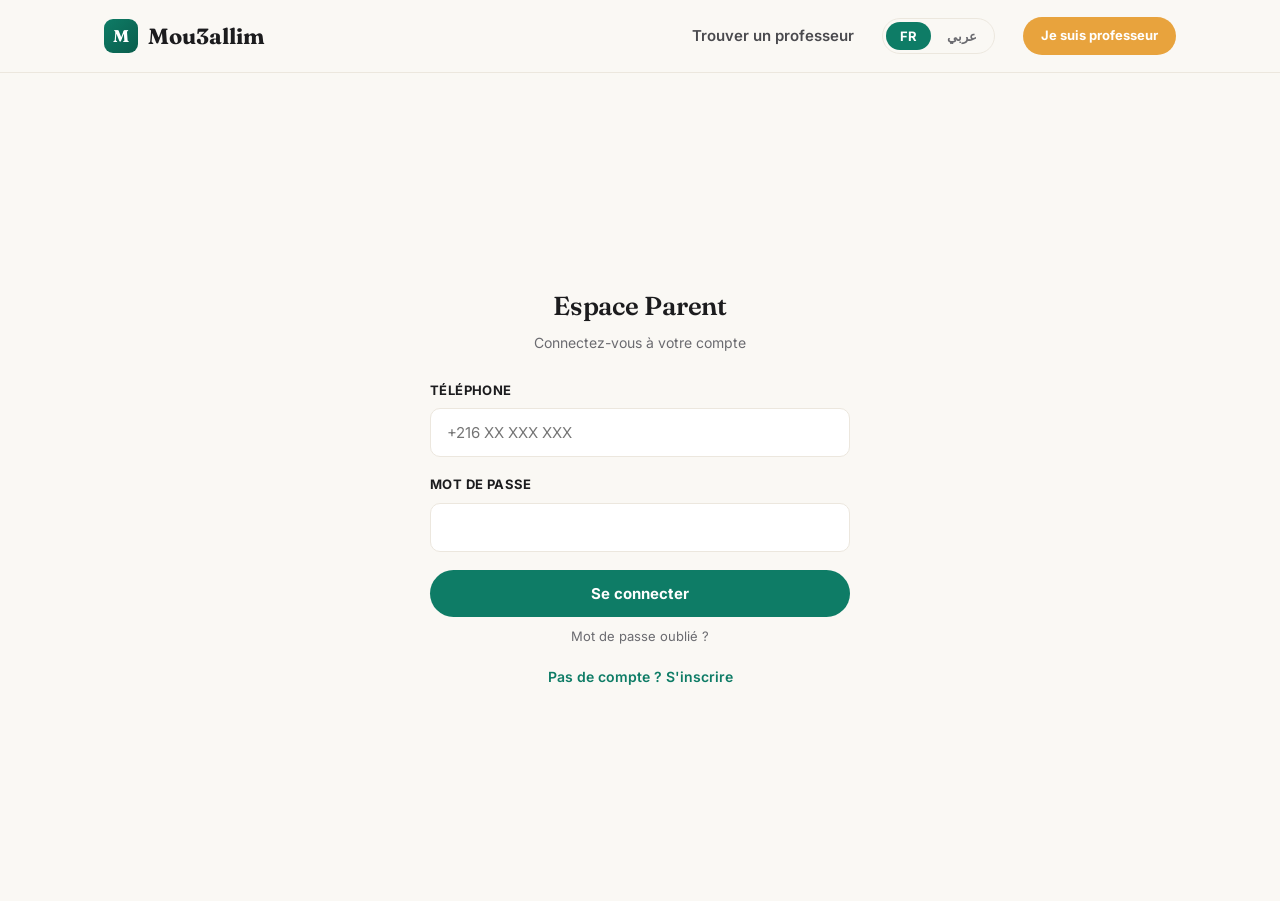
==== auth.html @ 72d34c3a "Add files via upload" ====
<!DOCTYPE html>
<html lang="fr">
<head>
<meta charset="UTF-8" />
<meta name="viewport" content="width=device-width, initial-scale=1.0" />
<title>Connexion — Mou3allim</title>
<link rel="stylesheet" href="src/style.css" />
<style>
  .auth-wrap { min-height: calc(100vh - 72px); display: flex; align-items: center; justify-content: center; padding: 40px 24px; }
  .auth-card { max-width: 420px; width: 100%; }
  .auth-card h1 { font-size: 26px; text-align: center; margin-bottom: 6px; }
  .auth-card .sub { text-align: center; color: var(--muted); margin-bottom: 28px; font-size: 14px; }
  .gender-row { display: flex; gap: 10px; margin-bottom: 18px; }
  .gender-btn {
    flex: 1; padding: 14px; border-radius: var(--radius-sm); border: 1.5px solid var(--border);
    background: var(--card); text-align: center; font-weight: 600; font-size: 14px;
  }
  .gender-btn.active { background: var(--teal); border-color: var(--teal); color: white; }
  .switch-link { text-align: center; margin-top: 20px; font-size: 14px; font-weight: 600; color: var(--teal); }
  .otp-input { text-align: center; font-size: 26px; font-weight: 700; letter-spacing: 8px; }
  .forgot-link { text-align: center; margin-top: 10px; font-size: 13px; color: var(--muted); }
</style>
</head>
<body>

<div id="nav-root"></div>

<div class="auth-wrap">
  <div class="auth-card" id="authCard"></div>
</div>

<script src="src/api.js"></script>
<script src="src/i18n.js"></script>
<script src="src/nav.js"></script>
<script>
  renderNav();
  const role = getQueryParam('role') || 'parent';
  let mode = 'login'; // login | register | otp | forgot | reset_otp | new_password
  let pendingPhone = '';
  let selectedGender = 'male';

  function render() {
    const card = document.getElementById('authCard');

    if (mode === 'login' || mode === 'register') {
      card.innerHTML = `
        <h1 class="display">${role === 'teacher' ? t('auth_teacher_space') : t('auth_parent_space')}</h1>
        <p class="sub">${mode === 'login' ? t('auth_login_sub') : t('auth_register_sub')}</p>
        <form id="authForm">
          ${mode === 'register' ? `
            <div class="field"><label>${t('auth_full_name')}</label><input class="input" id="fullName" required /></div>
            <label style="font-size:13px;font-weight:700;display:block;margin-bottom:8px;">${t('auth_gender')}</label>
            <div class="gender-row">
              <button type="button" class="gender-btn ${selectedGender==='male'?'active':''}" data-gender="male">👨 ${t('auth_male')}</button>
              <button type="button" class="gender-btn ${selectedGender==='female'?'active':''}" data-gender="female">👩 ${t('auth_female')}</button>
            </div>
          ` : ''}
          <div class="field"><label>${t('auth_phone')}</label><input class="input" id="phone" placeholder="+216 XX XXX XXX" required /></div>
          <div class="field"><label>${t('auth_password')}</label><input class="input" type="password" id="password" required /></div>
          <button type="submit" class="btn btn-primary btn-block" id="submitBtn">${mode==='login'?t('auth_login_btn'):t('auth_register_btn')}</button>
        </form>
        ${mode === 'login' ? `<div class="forgot-link"><a href="#" id="forgotLink">${t('auth_forgot')}</a></div>` : ''}
        <div class="switch-link"><a href="#" id="switchModeLink">${mode==='login' ? t('auth_switch_to_register') : t('auth_switch_to_login')}</a></div>
      `;
      document.getElementById('authForm').addEventListener('submit', handleSubmit);
      document.getElementById('switchModeLink').addEventListener('click', (e) => { e.preventDefault(); mode = mode==='login'?'register':'login'; render(); });
      if (mode === 'login') document.getElementById('forgotLink').addEventListener('click', (e) => { e.preventDefault(); mode='forgot'; render(); });
      if (mode === 'register') {
        card.querySelectorAll('.gender-btn').forEach(btn => btn.addEventListener('click', () => {
          selectedGender = btn.dataset.gender; render();
        }));
      }
    }

    if (mode === 'otp') {
      card.innerHTML = `
        <h1 class="display">${t('auth_otp_title')}</h1>
        <p class="sub">${t('auth_otp_sub')} ${escapeHtml(pendingPhone)}. ${t('auth_otp_valid')}</p>
        <form id="otpForm">
          <div class="field"><input class="input otp-input" id="otpCode" maxlength="6" placeholder="000000" required /></div>
          <button type="submit" class="btn btn-primary btn-block">${t('auth_verify')}</button>
        </form>
        <div class="switch-link"><a href="#" id="resendLink">${t('auth_resend')}</a></div>
        <p class="sub" style="margin-top:16px;">${t('auth_dev_note')}</p>
      `;
      document.getElementById('otpForm').addEventListener('submit', handleVerifyOtp);
      document.getElementById('resendLink').addEventListener('click', async (e) => {
        e.preventDefault();
        try { await api.sendOtp(pendingPhone); showToast('Code renvoyé.'); } catch (err) { showToast(err.message); }
      });
    }

    if (mode === 'forgot') {
      card.innerHTML = `
        <h1 class="display">${t('auth_forgot_title')}</h1>
        <p class="sub">${t('auth_forgot_sub')}</p>
        <form id="forgotForm">
          <div class="field"><input class="input" id="forgotPhone" placeholder="+216 XX XXX XXX" required /></div>
          <button type="submit" class="btn btn-primary btn-block">${t('auth_send_code')}</button>
        </form>
        <div class="switch-link"><a href="#" id="backToLogin">${t('auth_back_to_login')}</a></div>
      `;
      document.getElementById('forgotForm').addEventListener('submit', async (e) => {
        e.preventDefault();
        pendingPhone = document.getElementById('forgotPhone').value.trim();
        try {
          await api.sendOtp(pendingPhone);
          mode = 'reset_otp'; render();
        } catch (err) { showToast(err.message); }
      });
      document.getElementById('backToLogin').addEventListener('click', (e) => { e.preventDefault(); mode='login'; render(); });
    }

    if (mode === 'reset_otp') {
      card.innerHTML = `
        <h1 class="display">${t('auth_enter_code')}</h1>
        <p class="sub">${t('auth_otp_sub')} ${escapeHtml(pendingPhone)}.</p>
        <form id="resetOtpForm">
          <div class="field"><input class="input otp-input" id="resetOtpCode" maxlength="6" placeholder="000000" required /></div>
          <button type="submit" class="btn btn-primary btn-block">${t('auth_confirm')}</button>
        </form>
      `;
      document.getElementById('resetOtpForm').addEventListener('submit', (e) => {
        e.preventDefault();
        window._resetCode = document.getElementById('resetOtpCode').value.trim();
        mode = 'new_password'; render();
      });
    }

    if (mode === 'new_password') {
      card.innerHTML = `
        <h1 class="display">${t('auth_new_password')}</h1>
        <p class="sub">${t('auth_new_password_sub')}</p>
        <form id="newPasswordForm">
          <div class="field"><input class="input" type="password" id="newPassword" placeholder="${t('auth_min_chars')}" required /></div>
          <div class="field"><input class="input" type="password" id="confirmPassword" placeholder="${t('auth_confirm_password')}" required /></div>
          <button type="submit" class="btn btn-primary btn-block">${t('auth_reset')}</button>
        </form>
      `;
      document.getElementById('newPasswordForm').addEventListener('submit', async (e) => {
        e.preventDefault();
        const p1 = document.getElementById('newPassword').value;
        const p2 = document.getElementById('confirmPassword').value;
        if (p1.length < 6) return showToast('Minimum 6 caractères.');
        if (p1 !== p2) return showToast('Les mots de passe ne correspondent pas.');
        try {
          await api.resetPassword(pendingPhone, window._resetCode, p1);
          showToast('Mot de passe réinitialisé !');
          mode = 'login'; render();
        } catch (err) { showToast(err.message); }
      });
    }
  }

  async function handleSubmit(e) {
    e.preventDefault();
    const phone = document.getElementById('phone').value.trim();
    const password = document.getElementById('password').value;
    const btn = document.getElementById('submitBtn');
    btn.disabled = true;
    btn.innerHTML = '<span class="spinner"></span>';

    try {
      if (mode === 'login') {
        const data = await api.login({ phone, password });
        auth.setSession(data.token, data.user);
        window.location.href = data.user.role === 'teacher' ? 'dashboard.html' : 'search.html';
      } else {
        const fullName = document.getElementById('fullName').value.trim();
        if (!fullName) { showToast('Le nom complet est requis.'); btn.disabled=false; btn.textContent="S'inscrire"; return; }
        const data = await api.register({ phone, password, full_name: fullName, role, gender: selectedGender });
        auth.setSession(data.token, data.user);
        if (role === 'teacher') {
          await api.sendOtp(phone);
          pendingPhone = phone;
          mode = 'otp'; render();
        } else {
          window.location.href = 'search.html';
        }
      }
    } catch (err) {
      showToast(err.message);
      btn.disabled = false;
      btn.textContent = mode === 'login' ? 'Se connecter' : "S'inscrire";
    }
  }

  async function handleVerifyOtp(e) {
    e.preventDefault();
    const code = document.getElementById('otpCode').value.trim();
    try {
      await api.verifyOtp(pendingPhone, code);
      window.location.href = 'dashboard.html';
    } catch (err) {
      showToast(err.message);
    }
  }

  render();
</script>
</body>
</html>
---- src/style.css ----
/* ============================================
   Mou3allim — Design System
   Palette: deep teal + warm amber + ink + sand
   Type: Fraunces (display) + Inter (body/UI)
   Signature: Tunisian zellige-inspired tile dividers
   ============================================ */

@import url('https://fonts.googleapis.com/css2?family=Fraunces:opsz,wght@9..144,400;9..144,500;9..144,600;9..144,700&family=Inter:wght@400;500;600;700;800&family=Noto+Kufi+Arabic:wght@400;500;600;700;800&display=swap');

:root {
  --teal: #0E7C66;
  --teal-dark: #0A5D4C;
  --teal-tint: #E6F4EC;
  --amber: #E8A33D;
  --amber-dark: #C9862A;
  --ink: #1C1C1E;
  --ink-soft: #4A4A4E;
  --muted: #6B6B70;
  --sand: #FAF8F4;
  --card: #FFFFFF;
  --border: #ECE7DE;
  --danger: #C24A3F;
  --danger-tint: #FBEAE7;
  --success: #2E8B57;
  --radius-sm: 10px;
  --radius-md: 16px;
  --radius-lg: 24px;
  --shadow-sm: 0 2px 8px rgba(28,28,30,0.06);
  --shadow-md: 0 8px 24px rgba(28,28,30,0.08);
  --shadow-lg: 0 20px 50px rgba(28,28,30,0.12);
}

* { box-sizing: border-box; margin: 0; padding: 0; }

html { scroll-behavior: smooth; }

body {
  font-family: 'Inter', -apple-system, sans-serif;
  background: var(--sand);
  color: var(--ink);
  line-height: 1.5;
  -webkit-font-smoothing: antialiased;
}

h1, h2, h3, .display {
  font-family: 'Fraunces', Georgia, serif;
  font-weight: 600;
  letter-spacing: -0.01em;
  color: var(--ink);
}

a { color: inherit; text-decoration: none; }
button { font-family: inherit; cursor: pointer; }
input, textarea, select { font-family: inherit; }

/* Focus visibility for accessibility */
a:focus-visible, button:focus-visible, input:focus-visible, textarea:focus-visible {
  outline: 2px solid var(--teal);
  outline-offset: 2px;
}

/* ---------- Layout ---------- */
.container {
  max-width: 1120px;
  margin: 0 auto;
  padding: 0 24px;
}
.container-narrow {
  max-width: 720px;
  margin: 0 auto;
  padding: 0 24px;
}

/* ---------- Nav ---------- */
.nav {
  position: sticky; top: 0; z-index: 100;
  background: rgba(250,248,244,0.9);
  backdrop-filter: blur(12px);
  border-bottom: 1px solid var(--border);
}
.nav-inner {
  display: flex; align-items: center; justify-content: space-between;
  height: 72px;
  max-width: 1120px; margin: 0 auto; padding: 0 24px;
}
.logo {
  display: flex; align-items: center; gap: 10px;
  font-family: 'Fraunces', serif; font-weight: 700; font-size: 22px; color: var(--ink);
}
.logo-mark {
  width: 34px; height: 34px; border-radius: 9px;
  background: linear-gradient(135deg, var(--teal), var(--teal-dark));
  display: flex; align-items: center; justify-content: center;
  color: white; font-size: 17px; font-weight: 700;
}
.nav-links { display: flex; align-items: center; gap: 28px; }
.nav-link { font-size: 15px; font-weight: 600; color: var(--ink-soft); transition: color 0.15s; }
.nav-link:hover { color: var(--teal); }

/* ---------- Buttons ---------- */
.btn {
  display: inline-flex; align-items: center; justify-content: center; gap: 8px;
  padding: 14px 28px; border-radius: 999px; border: none;
  font-weight: 700; font-size: 15px; transition: transform 0.15s, box-shadow 0.15s;
  white-space: nowrap;
}
.btn:active { transform: scale(0.97); }
.btn-primary { background: var(--teal); color: white; }
.btn-primary:hover { background: var(--teal-dark); box-shadow: var(--shadow-md); }
.btn-amber { background: var(--amber); color: white; }
.btn-amber:hover { background: var(--amber-dark); box-shadow: var(--shadow-md); }
.btn-outline { background: transparent; color: var(--ink); border: 1.5px solid var(--border); }
.btn-outline:hover { border-color: var(--teal); color: var(--teal); }
.btn-danger { background: var(--danger); color: white; }
.btn-block { width: 100%; }
.btn-sm { padding: 9px 18px; font-size: 13px; }
.btn:disabled { opacity: 0.6; pointer-events: none; }

/* ---------- Cards ---------- */
.card {
  background: var(--card); border-radius: var(--radius-md);
  border: 1px solid var(--border); padding: 24px;
}

/* ---------- Forms ---------- */
.field { margin-bottom: 18px; }
.field label {
  display: block; font-size: 13px; font-weight: 700; color: var(--ink);
  margin-bottom: 8px; text-transform: uppercase; letter-spacing: 0.03em;
}
.input, .textarea, select.input {
  width: 100%; padding: 14px 16px; border: 1.5px solid var(--border);
  border-radius: var(--radius-sm); font-size: 15px; color: var(--ink);
  background: var(--card); transition: border-color 0.15s;
}
.input:focus, .textarea:focus { border-color: var(--teal); outline: none; }
.textarea { resize: vertical; min-height: 90px; }
.helper { font-size: 13px; color: var(--muted); margin-top: 6px; }
.error-text { color: var(--danger); font-size: 13px; margin-top: 6px; }

/* ---------- Chips ---------- */
.chips { display: flex; flex-wrap: wrap; gap: 8px; }
.chip {
  padding: 9px 16px; border-radius: 999px; border: 1.5px solid var(--border);
  background: var(--card); font-size: 13px; font-weight: 600; color: var(--ink);
  transition: all 0.15s;
}
.chip:hover { border-color: var(--teal); }
.chip.active { background: var(--teal); border-color: var(--teal); color: white; }

/* ---------- Signature: Zellige tile divider ---------- */
.tile-divider {
  height: 14px;
  background-image: repeating-linear-gradient(45deg, var(--teal) 0, var(--teal) 2px, transparent 2px, transparent 14px),
                     repeating-linear-gradient(-45deg, var(--amber) 0, var(--amber) 2px, transparent 2px, transparent 14px);
  background-size: 28px 28px;
  opacity: 0.35;
}
.tile-corner {
  position: absolute; width: 120px; height: 120px; pointer-events: none;
  background-image:
    radial-gradient(circle at 0 0, transparent 20px, var(--teal-tint) 21px, var(--teal-tint) 22px, transparent 23px);
  background-size: 40px 40px;
  opacity: 0.6;
}

/* ---------- Utility ---------- */
.text-muted { color: var(--muted); }
.text-center { text-align: center; }
.flex { display: flex; }
.flex-col { display: flex; flex-direction: column; }
.items-center { align-items: center; }
.justify-between { justify-content: space-between; }
.gap-sm { gap: 8px; }
.gap-md { gap: 16px; }
.gap-lg { gap: 24px; }
.mt-sm { margin-top: 8px; }
.mt-md { margin-top: 16px; }
.mt-lg { margin-top: 32px; }
.mb-sm { margin-bottom: 8px; }
.mb-md { margin-bottom: 16px; }
.mb-lg { margin-bottom: 32px; }

.badge {
  display: inline-flex; align-items: center; gap: 4px;
  padding: 4px 12px; border-radius: 999px; font-size: 12px; font-weight: 700;
}
.badge-success { background: var(--teal-tint); color: var(--teal-dark); }
.badge-warning { background: #FFF3DD; color: #8A6116; }
.badge-danger { background: var(--danger-tint); color: var(--danger); }

.spinner {
  width: 20px; height: 20px; border: 2.5px solid rgba(255,255,255,0.4);
  border-top-color: white; border-radius: 50%; animation: spin 0.7s linear infinite;
}
.spinner-dark { border-color: rgba(14,124,102,0.2); border-top-color: var(--teal); }
@keyframes spin { to { transform: rotate(360deg); } }

.toast {
  position: fixed; bottom: 24px; left: 50%; transform: translateX(-50%) translateY(20px);
  background: var(--ink); color: white; padding: 12px 22px; border-radius: 999px;
  font-size: 14px; font-weight: 600; opacity: 0; transition: all 0.3s; z-index: 1000;
  box-shadow: var(--shadow-lg); pointer-events: none;
}
.toast.show { opacity: 1; transform: translateX(-50%) translateY(0); }

.skeleton {
  background: linear-gradient(90deg, var(--border) 25%, #f5f2ec 50%, var(--border) 75%);
  background-size: 200% 100%; animation: shimmer 1.4s infinite; border-radius: var(--radius-sm);
}
@keyframes shimmer { 0% { background-position: 200% 0; } 100% { background-position: -200% 0; } }

@media (max-width: 640px) {
  .nav-links .nav-link-desktop { display: none; }
  h1.display { font-size: 32px !important; }
}

/* ---------- RTL support (Arabic) ---------- */
body.rtl {
  font-family: 'Inter', 'Noto Kufi Arabic', -apple-system, sans-serif;
}
body.rtl h1, body.rtl h2, body.rtl h3, body.rtl .display {
  font-family: 'Noto Kufi Arabic', 'Fraunces', Georgia, serif;
}
[dir="rtl"] .search-bar,
[dir="rtl"] .teacher-card,
[dir="rtl"] .identity-card,
[dir="rtl"] .review-head,
[dir="rtl"] .subject-row,
[dir="rtl"] .price-row {
  flex-direction: row-reverse;
}
[dir="rtl"] .teacher-price { text-align: left; }
[dir="rtl"] .back-link { flex-direction: row-reverse; }

/* ---------- Language switcher ---------- */
.lang-switch {
  display: flex; align-items: center; gap: 2px;
  background: var(--sand); border: 1px solid var(--border); border-radius: 999px; padding: 3px;
}
.lang-btn {
  padding: 6px 14px; border-radius: 999px; border: none; background: transparent;
  font-size: 13px; font-weight: 700; color: var(--muted); transition: all 0.15s;
}
.lang-btn.active { background: var(--teal); color: white; }
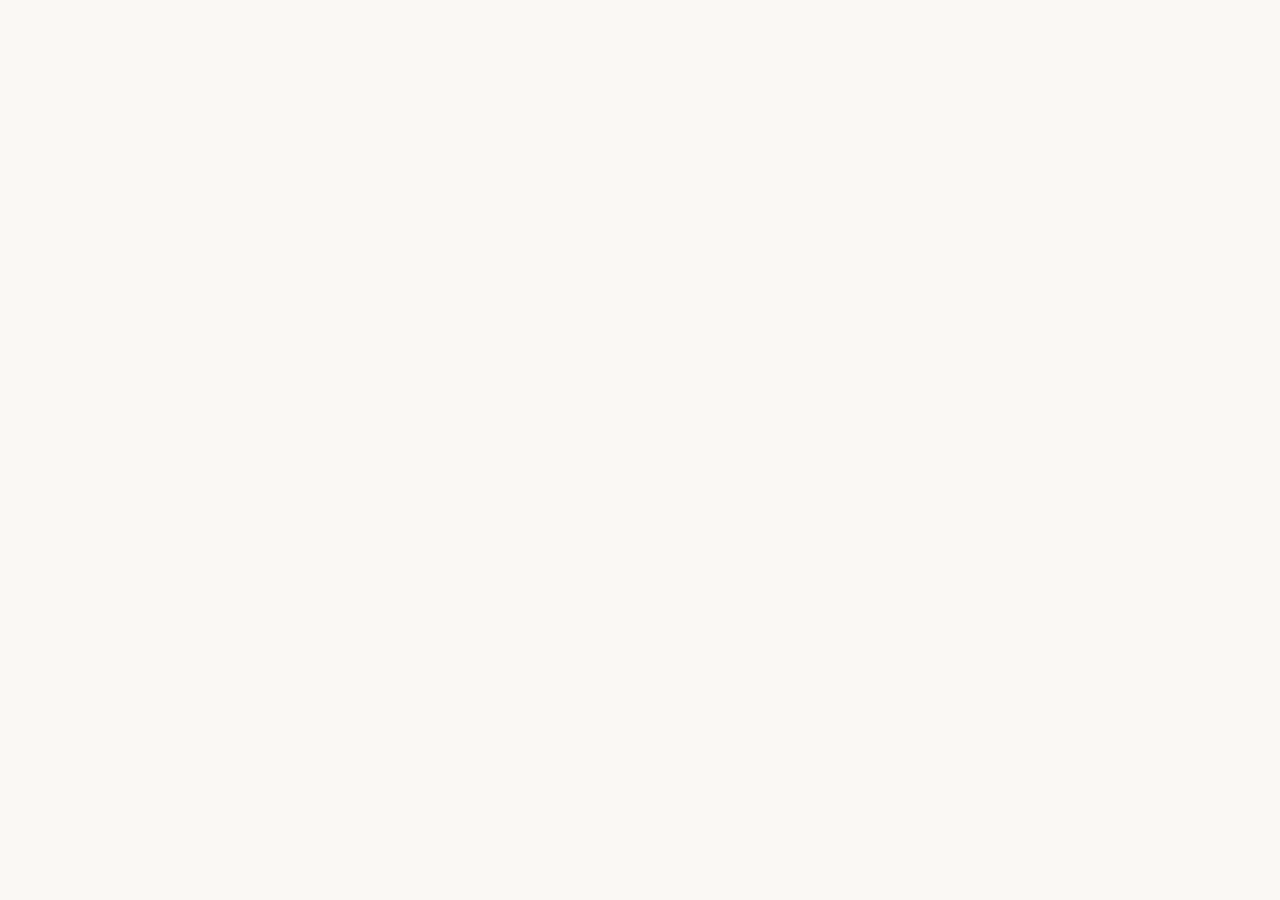
==== commit 5be7178f: "Update auth.html" ====
--- a/auth.html
+++ b/auth.html
@@ -38,6 +38,10 @@
   let mode = 'login'; // login | register | otp | forgot | reset_otp | new_password
   let pendingPhone = '';
   let selectedGender = 'male';
+  // Where to go after a successful parent login/registration. Only same-site
+  // .html pages are allowed (prevents open-redirect to an external site).
+  const rawReturn = getQueryParam('return') || '';
+  const returnUrl = /^[a-zA-Z0-9_\-]+\.html(\?[^#]*)?$/.test(rawReturn) ? rawReturn : '';
 
   function render() {
     const card = document.getElementById('authCard');
@@ -55,6 +59,22 @@
               <button type="button" class="gender-btn ${selectedGender==='female'?'active':''}" data-gender="female">👩 ${t('auth_female')}</button>
             </div>
           ` : ''}
+          ${mode === 'register' ? `
+            <div class="field">
+              <label>Question de sécurité</label>
+              <select class="input" id="securityQuestion" required>
+                <option value="">— Choisissez une question —</option>
+                <option value="Quel est le nom de votre école primaire ?">Quel est le nom de votre école primaire ?</option>
+                <option value="Quel est le prénom de votre mère ?">Quel est le prénom de votre mère ?</option>
+                <option value="Dans quelle ville êtes-vous né(e) ?">Dans quelle ville êtes-vous né(e) ?</option>
+                <option value="Quel était votre surnom d'enfance ?">Quel était votre surnom d'enfance ?</option>
+              </select>
+            </div>
+            <div class="field">
+              <label>Réponse secrète</label>
+              <input class="input" id="securityAnswer" placeholder="Servira à vérifier votre identité" required />
+            </div>
+          ` : ''}
           <div class="field"><label>${t('auth_phone')}</label><input class="input" id="phone" placeholder="+216 XX XXX XXX" required /></div>
           <div class="field"><label>${t('auth_password')}</label><input class="input" type="password" id="password" required /></div>
           <button type="submit" class="btn btn-primary btn-block" id="submitBtn">${mode==='login'?t('auth_login_btn'):t('auth_register_btn')}</button>
@@ -64,7 +84,11 @@
       `;
       document.getElementById('authForm').addEventListener('submit', handleSubmit);
       document.getElementById('switchModeLink').addEventListener('click', (e) => { e.preventDefault(); mode = mode==='login'?'register':'login'; render(); });
-      if (mode === 'login') document.getElementById('forgotLink').addEventListener('click', (e) => { e.preventDefault(); mode='forgot'; render(); });
+      if (mode === 'login') document.getElementById('forgotLink').addEventListener('click', (e) => {
+        e.preventDefault();
+        // Self-service reset needs SMS, which isn't live yet — route to WhatsApp support.
+        window.open('https://wa.me/21628357354?text=' + encodeURIComponent("Bonjour, j'ai oublié mon mot de passe Mou3allim."), '_blank');
+      });
       if (mode === 'register') {
         card.querySelectorAll('.gender-btn').forEach(btn => btn.addEventListener('click', () => {
           selectedGender = btn.dataset.gender; render();
@@ -162,41 +186,3 @@
 
     try {
       if (mode === 'login') {
-        const data = await api.login({ phone, password });
-        auth.setSession(data.token, data.user);
-        window.location.href = data.user.role === 'teacher' ? 'dashboard.html' : 'search.html';
-      } else {
-        const fullName = document.getElementById('fullName').value.trim();
-        if (!fullName) { showToast('Le nom complet est requis.'); btn.disabled=false; btn.textContent="S'inscrire"; return; }
-        const data = await api.register({ phone, password, full_name: fullName, role, gender: selectedGender });
-        auth.setSession(data.token, data.user);
-        if (role === 'teacher') {
-          await api.sendOtp(phone);
-          pendingPhone = phone;
-          mode = 'otp'; render();
-        } else {
-          window.location.href = 'search.html';
-        }
-      }
-    } catch (err) {
-      showToast(err.message);
-      btn.disabled = false;
-      btn.textContent = mode === 'login' ? 'Se connecter' : "S'inscrire";
-    }
-  }
-
-  async function handleVerifyOtp(e) {
-    e.preventDefault();
-    const code = document.getElementById('otpCode').value.trim();
-    try {
-      await api.verifyOtp(pendingPhone, code);
-      window.location.href = 'dashboard.html';
-    } catch (err) {
-      showToast(err.message);
-    }
-  }
-
-  render();
-</script>
-</body>
-</html>
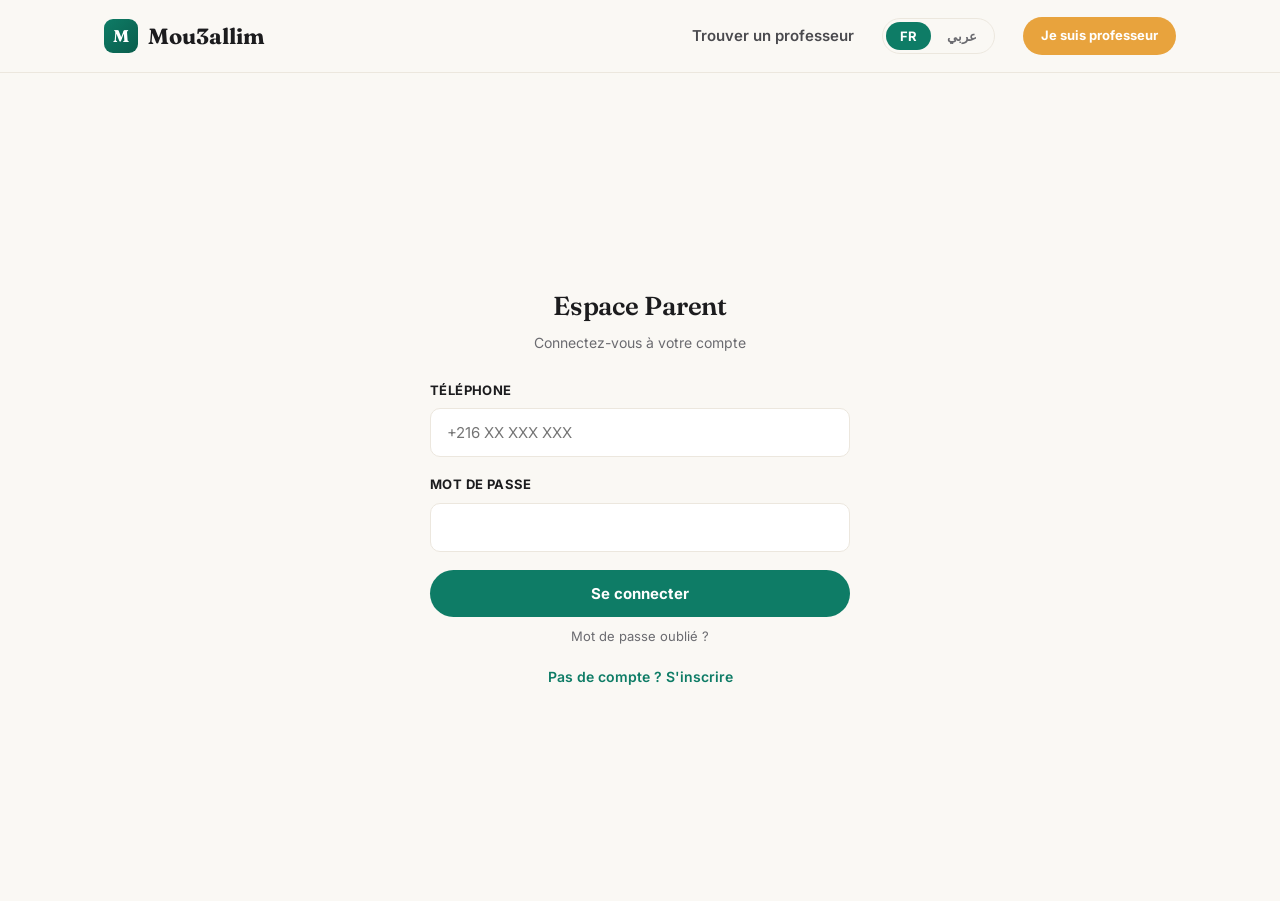
==== commit 4ff40a71: "Update auth.html" ====
--- a/auth.html
+++ b/auth.html
@@ -186,3 +186,56 @@
 
     try {
       if (mode === 'login') {
+        const data = await api.login({ phone, password });
+        auth.setSession(data.token, data.user);
+        window.location.href = data.user.role === 'teacher' ? 'dashboard.html' : (returnUrl || 'search.html');
+      } else {
+        const fullName = document.getElementById('fullName').value.trim();
+        if (!fullName) { showToast('Le nom complet est requis.'); btn.disabled=false; btn.textContent="S'inscrire"; return; }
+        const securityQuestion = document.getElementById('securityQuestion').value;
+        const securityAnswer = document.getElementById('securityAnswer').value.trim();
+        if (!securityQuestion || securityAnswer.length < 2) {
+          showToast('Choisissez une question de sécurité et une réponse.');
+          btn.disabled=false; btn.textContent="S'inscrire"; return;
+        }
+        if (password.length < 8) {
+          showToast('Le mot de passe doit contenir au moins 8 caractères.');
+          btn.disabled=false; btn.textContent="S'inscrire"; return;
+        }
+        const data = await api.register({ phone, password, full_name: fullName, role, gender: selectedGender, security_question: securityQuestion, security_answer: securityAnswer });
+        auth.setSession(data.token, data.user);
+        // Only route teachers into the SMS step when the backend says it's live
+        // (otp_required). No SMS provider yet, so teachers go straight to the
+        // dashboard — admin approval is the real gate on search visibility.
+        if (role === 'teacher' && data.otp_required) {
+          await api.sendOtp(phone);
+          pendingPhone = phone;
+          mode = 'otp'; render();
+        } else if (role === 'teacher') {
+          window.location.href = 'dashboard.html';
+        } else {
+          window.location.href = returnUrl || 'search.html';
+        }
+      }
+    } catch (err) {
+      showToast(err.message);
+      btn.disabled = false;
+      btn.textContent = mode === 'login' ? 'Se connecter' : "S'inscrire";
+    }
+  }
+
+  async function handleVerifyOtp(e) {
+    e.preventDefault();
+    const code = document.getElementById('otpCode').value.trim();
+    try {
+      await api.verifyOtp(pendingPhone, code);
+      window.location.href = 'dashboard.html';
+    } catch (err) {
+      showToast(err.message);
+    }
+  }
+
+  render();
+</script>
+</body>
+</html>
